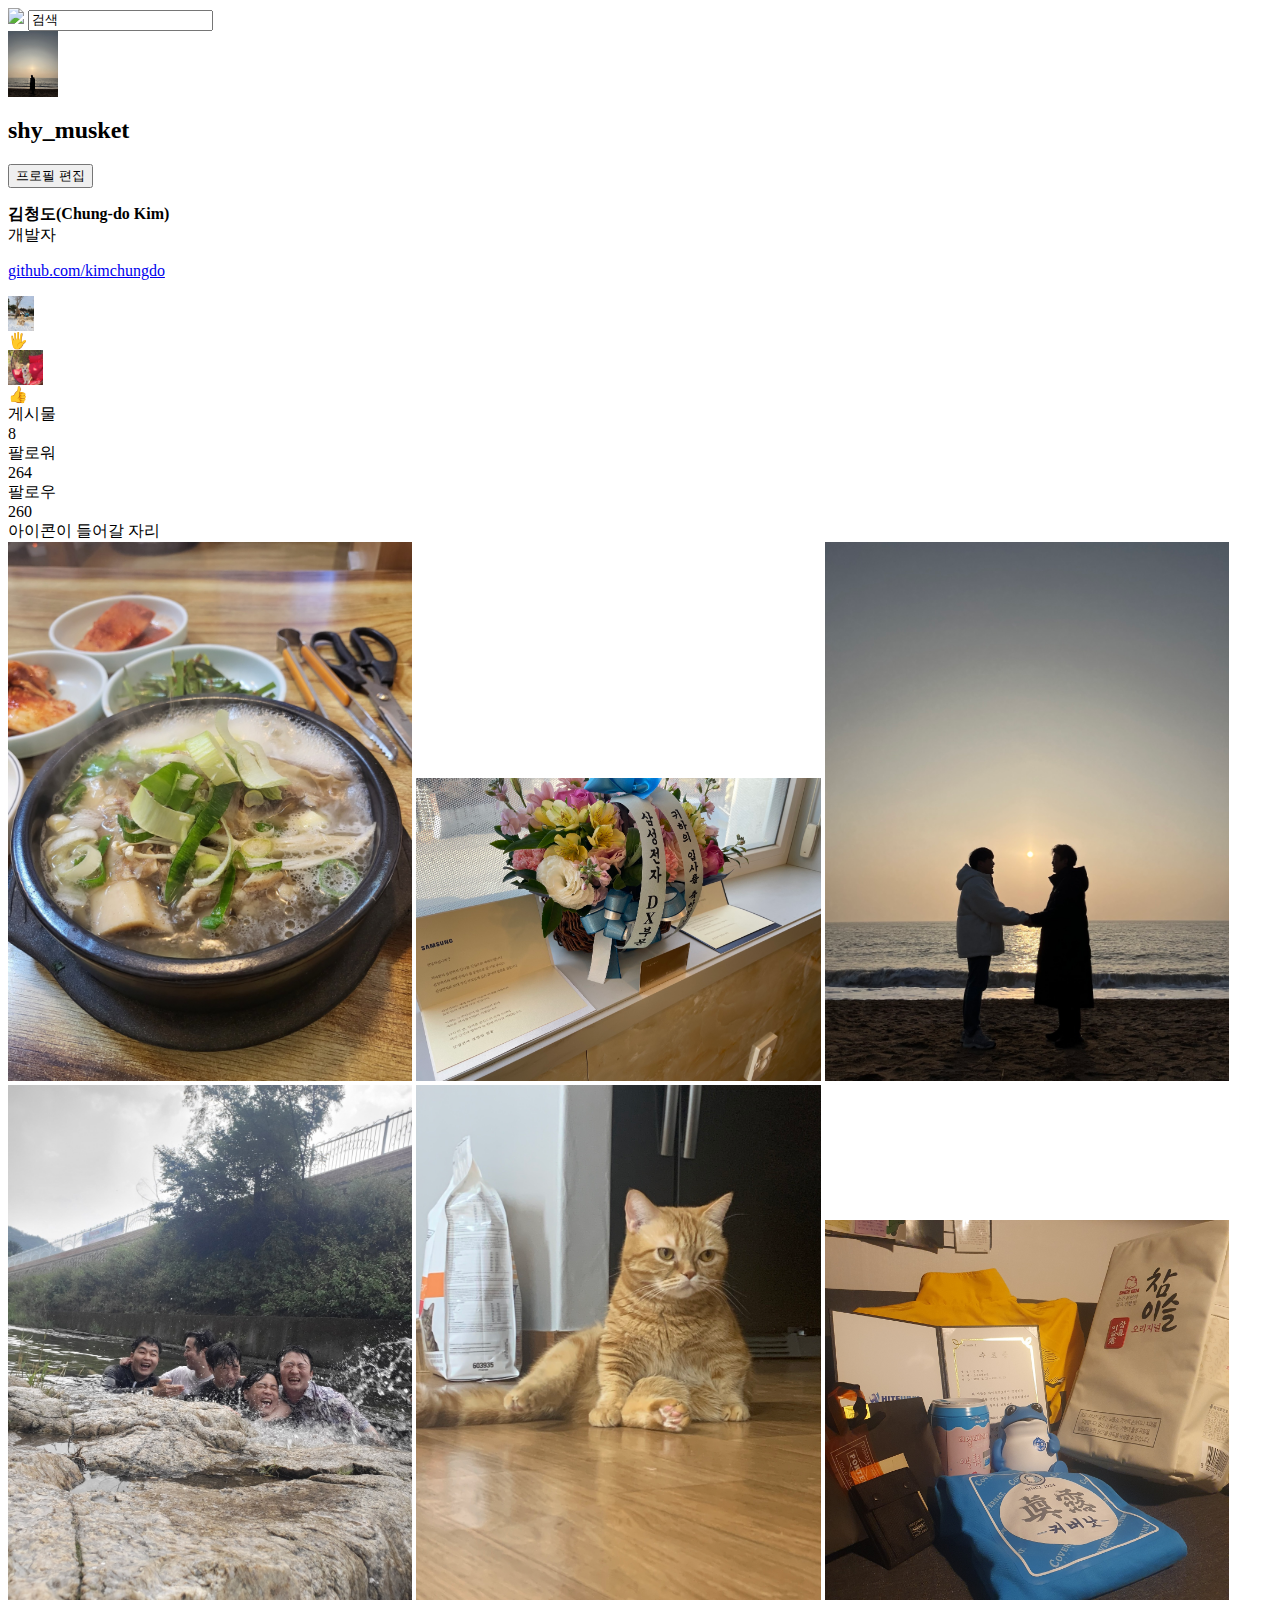
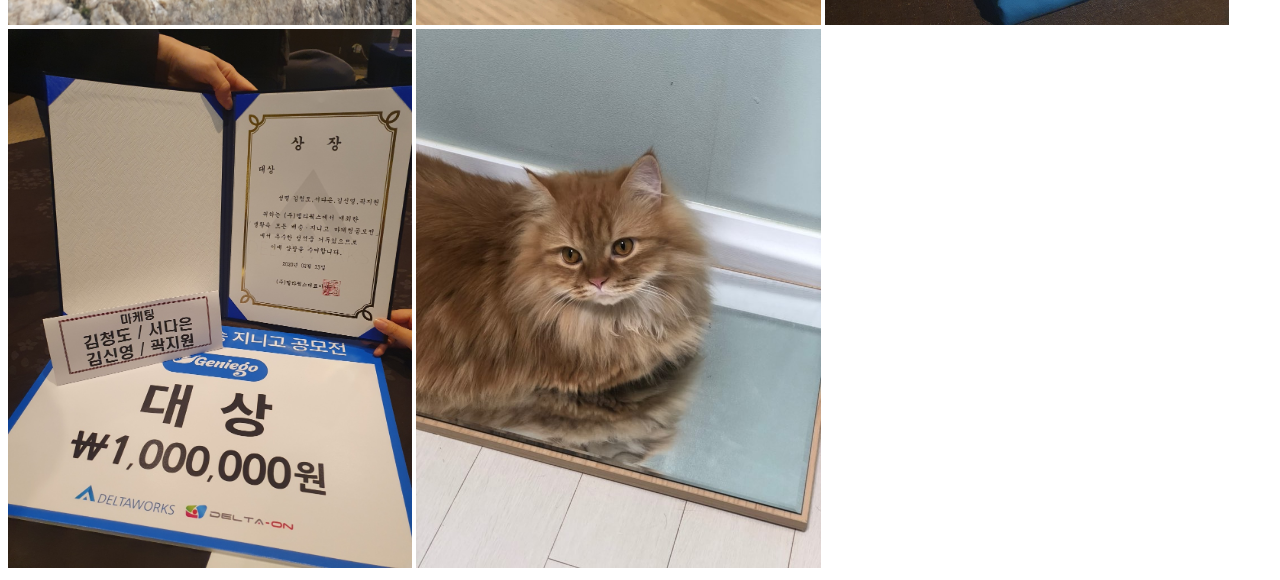
==== index.html @ 36f0cad3 "chapter 6" ====
<html>
    <head></head>
    <body>
        <div>
            <img src="https://www.instagram.com/static/images/web/mobile_nav_type_logo.png/735145cfe0a4.png"/>
            <input type="search" value="검색"/>
        </div>
        <div>
            <img src="image/profile.jpg"width="50px"/>
            <div>
                <h2>shy_musket</h2>
                <button>프로필 편집</button>
            </div>
        </div>
        <div>
            <p>
                <strong>
                    김청도(Chung-do Kim)
                </strong><br/>
                
                개발자
            </p>
            <p>
                <a href="https://github.com/kimchungdo">github.com/kimchungdo</a>
            </p>
        </div>
        <div>
            <div>
                <div>
                    <img src="image/hl 1.jpg"
                    height="35px"/>
                </div>
                <div>
                    🖐️
                </div>
            </div>
            <div>
                <div>
                    <img src="image/hl 2.jpg"
                    height="35px"/>
                </div>
                <div>
                    👍
                </div>
            </div>
            
        </div>
        
        <div>
            <div>
                게시물<br/>
                8
            </div>
            <div>
                팔로워<br/>
                264
            </div>
            <div>
                팔로우<br/>
                260
            </div>
        </div>
        <div>아이콘이 들어갈 자리</div>
        <div>
            <img src="image/thumbnails/1.jpg" width="32%"/>
            <img src="image/thumbnails/2.jpg" width="32%"/>
            <img src="image/thumbnails/3.jpg" width="32%"/>
            <img src="image/thumbnails/4.jpg" width="32%"/>
            <img src="image/thumbnails/5.jpg" width="32%"/>
            <img src="image/thumbnails/6.jpg" width="32%"/>
            <img src="image/thumbnails/7.jpg" width="32%"/>
            <img src="image/thumbnails/8.jpg" width="32%"/>
        </div>
    </body>
</html>
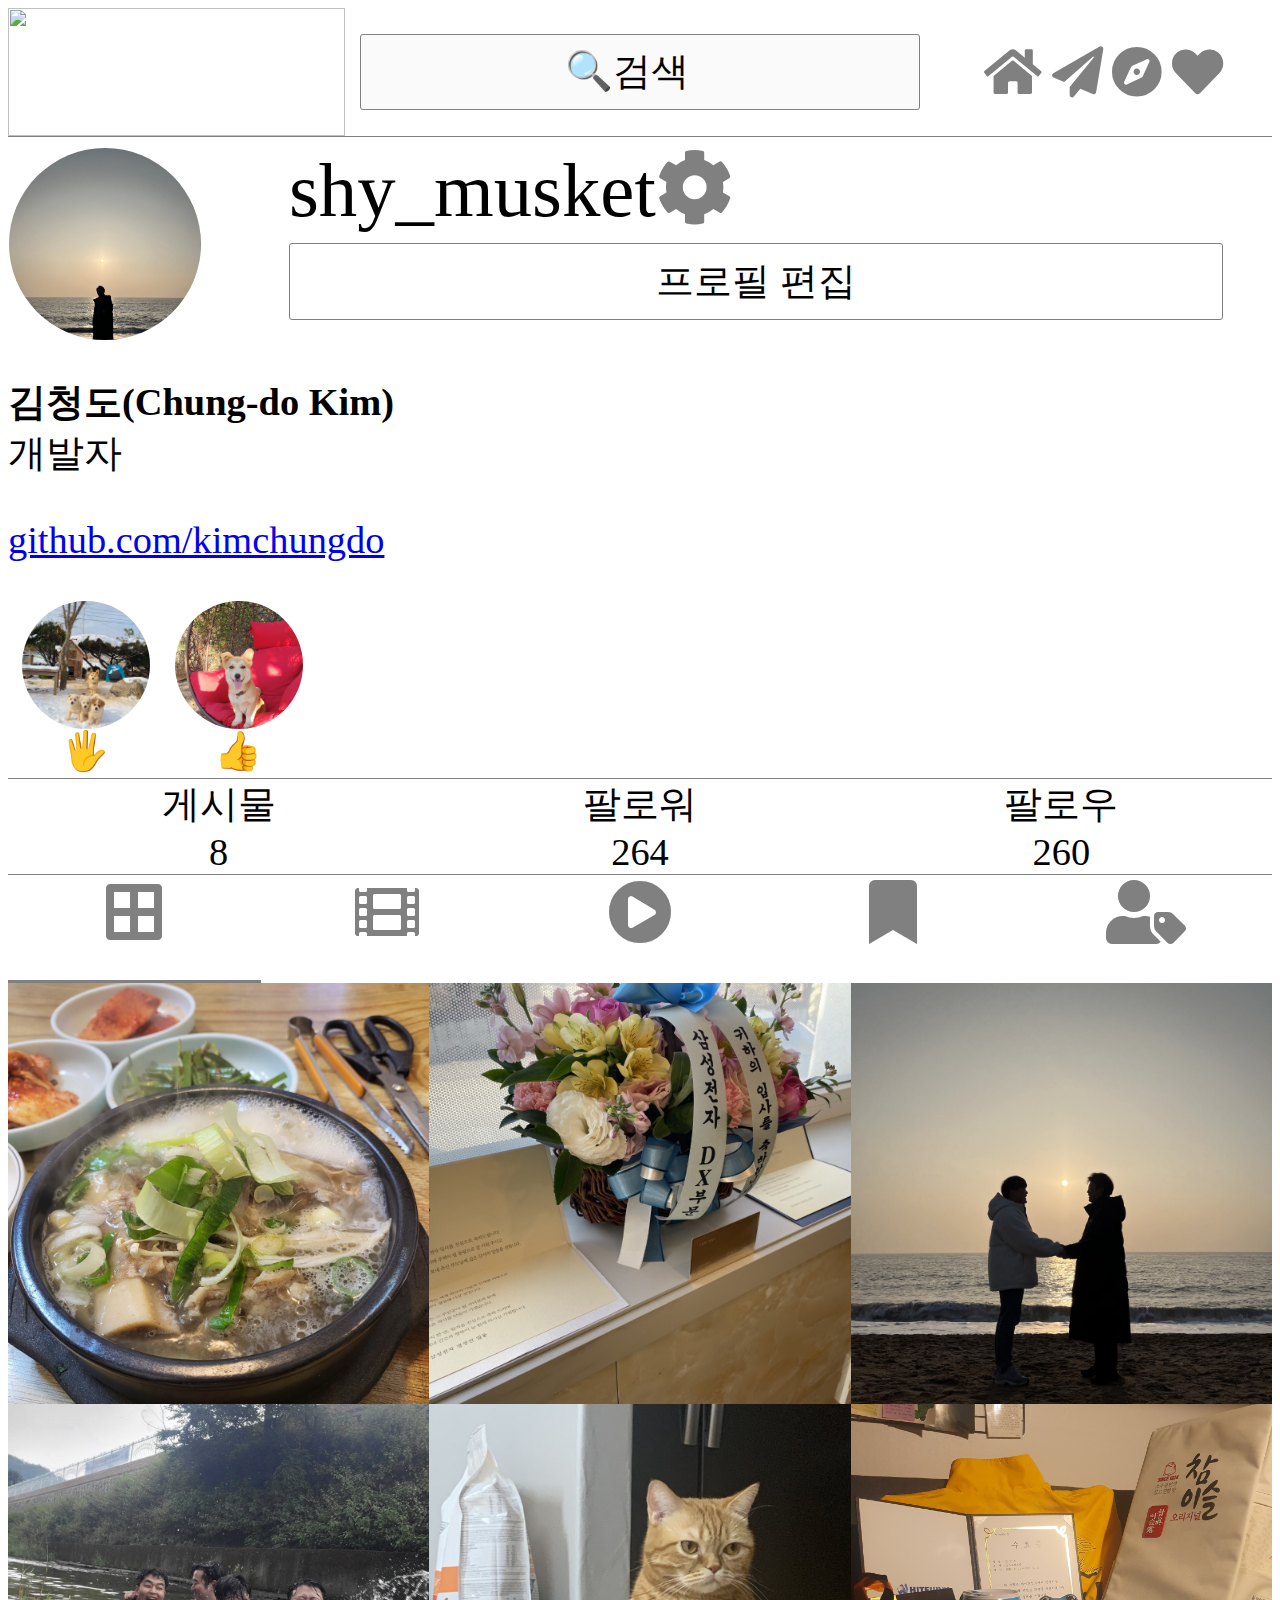
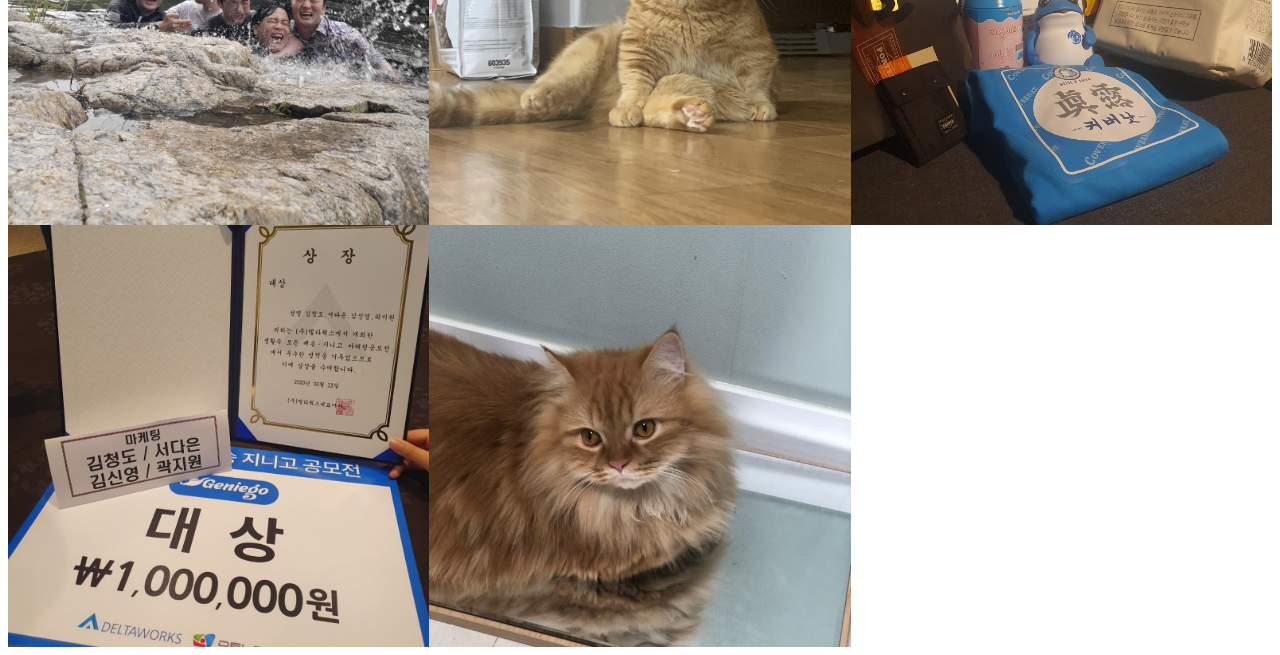
==== commit d5dc1ec0: "chapter 10 clear" ====
--- a/index.html
+++ b/index.html
@@ -1,14 +1,27 @@
 <html>
-    <head></head>
+    <head>
+        <link href="style.css" rel="stylesheet">
+        <link href="https://pro.fontawesome.com/releases/v5.10.0/css/all.css" rel="stylesheet"/>
+    </head>
     <body>
-        <div>
+        <div id="top">
             <img src="https://www.instagram.com/static/images/web/mobile_nav_type_logo.png/735145cfe0a4.png"/>
-            <input type="search" value="검색"/>
+            <input type="search" value="🔍검색"/>
+            <div>
+                <i class="fas fa-home"></i>
+                <i class="fas fa-paper-plane"></i>
+                <i class="fas fa-compass"></i>
+                <i class="fas fa-heart"></i>
+                
+            </div>
         </div>
-        <div>
-            <img src="image/profile.jpg"width="50px"/>
-            <div>
-                <h2>shy_musket</h2>
+        <div id="profile">
+            <div id="profile_pic">
+                <img src="image/profile.jpg" class="circle_pic"/>
+            </div>
+            
+            <div id="profile_info">
+                <div id="id">shy_musket<i class="fas fa-cog"></i></div>
                 <button>프로필 편집</button>
             </div>
         </div>
@@ -24,52 +37,78 @@
                 <a href="https://github.com/kimchungdo">github.com/kimchungdo</a>
             </p>
         </div>
-        <div>
-            <div>
-                <div>
+        <div id="highlight_area">
+            <div class="highlight">
+                <div class="highlight_pic">
                     <img src="image/hl 1.jpg"
-                    height="35px"/>
+                    class="circle_pic"/>
                 </div>
                 <div>
                     🖐️
                 </div>
             </div>
-            <div>
-                <div>
+            <div class="highlight">
+                <div class="highlight_pic">
                     <img src="image/hl 2.jpg"
-                    height="35px"/>
+                    class="circle_pic"/>
                 </div>
                 <div>
                     👍
                 </div>
             </div>
-            
+            <div></div>
         </div>
         
-        <div>
-            <div>
+        <div id="stat_bar">
+            <div class="stat">
                 게시물<br/>
                 8
             </div>
-            <div>
+            <div class="stat">
                 팔로워<br/>
                 264
             </div>
-            <div>
+            <div class="stat">
                 팔로우<br/>
                 260
             </div>
         </div>
-        <div>아이콘이 들어갈 자리</div>
+        <div id="sub_icons">
+            <div class="selected">
+                <i class="fas fa-border-all"></i>
+            </div>
+            <div>
+                <i class="fas fa-film"></i>
+            </div>
+            <div>
+                <i class="fas fa-play-circle"></i>
+            </div>
+            <div>
+                <i class="fas fa-bookmark"></i>
+            </div>
+            <div>
+                <i class="fas fa-user-tag"></i>
+            </div>
+
+        </div>
         <div>
-            <img src="image/thumbnails/1.jpg" width="32%"/>
-            <img src="image/thumbnails/2.jpg" width="32%"/>
-            <img src="image/thumbnails/3.jpg" width="32%"/>
-            <img src="image/thumbnails/4.jpg" width="32%"/>
-            <img src="image/thumbnails/5.jpg" width="32%"/>
-            <img src="image/thumbnails/6.jpg" width="32%"/>
-            <img src="image/thumbnails/7.jpg" width="32%"/>
-            <img src="image/thumbnails/8.jpg" width="32%"/>
+            <div class="thumbnail_grid">
+                <img src="image/thumbnails/1.jpg" class="thumbnails"/>
+                <img src="image/thumbnails/2.jpg" class="thumbnails"/>
+                <img src="image/thumbnails/3.jpg" class="thumbnails"/>
+            </div>
+            <div class="thumbnail_grid">
+                <img src="image/thumbnails/4.jpg" class="thumbnails"/>
+                <img src="image/thumbnails/5.jpg" class="thumbnails"/>
+                <img src="image/thumbnails/6.jpg" class="thumbnails"/>
+            </div>
+            <div class="thumbnail_grid">
+                <img src="image/thumbnails/7.jpg" class="thumbnails"/>
+                <img src="image/thumbnails/8.jpg" class="thumbnails"/>
+            </div>
+            
+            
+            
         </div>
     </body>
 </html>--- a/style.css
+++ b/style.css
@@ -0,0 +1,144 @@
+body{
+    font-size: 3vw;
+}
+
+.thumbnail_grid{
+    display:grid;
+    grid-template-columns: 1fr 1fr 1fr;
+}
+.thumbnails{
+    width:100%;
+}
+#stat_bar{
+    display:grid;
+    grid-template-columns: 1fr 1fr 1fr;
+
+    border-top: 1px solid gray;
+    border-bottom: 1px solid gray;
+
+    margin-bottom:5px;
+    margin-top:5px;
+}
+.stat{
+    text-align:center;
+}
+.circle_pic{
+    border: solid white 1px;
+    border-radius: 50%;
+
+    width:100%;
+    height:100%;
+    object-fit:cover;
+}
+
+#profile_pic{
+    width: 15vw;
+    height: 15vw;
+}
+
+.highlight_pic{
+    width:10vw;
+    height:10vw;
+
+    margin-left:auto;
+    margin-right:auto;
+}
+
+#highlight_area{
+    display:grid;
+    grid-template-columns: 12vw 12vw 1fr;
+}
+
+.highlight{
+    text-align:center;
+}
+
+#profile{
+    display:grid;
+    grid-template-columns: 1fr 3.5fr;
+}
+
+#profile_info{
+    display:grid;
+    grid-template-rows: 1fr 1fr;
+
+    height:15vw;
+}
+
+#id{
+    font-size: 6vw;
+}
+
+button{
+    height: 80%;
+    width: 95%;
+
+    font-size: 3vw;
+    background-color: white;
+    border: solid gray 1px;
+    border-radius: 3px;
+}
+
+#top{
+    display:grid;
+    grid-template-columns: 4fr 7fr 4fr;
+    height:10vw;
+    min-height: 10vw;
+
+    border-bottom: solid gray 0.1px;
+    margin-bottom: 10px;
+}
+
+#top img{
+    margin-left: auto;
+    margin-right: auto;
+
+    height: 100%;
+    object-fit: contain;
+}
+
+#top input{
+    height: 60%;
+    width: 95%;
+
+    margin-top: auto;
+    margin-right: auto;
+    margin-left: auto;
+    margin-bottom: auto;
+
+    text-align: center;
+    background-color: rgb(250, 250, 250);
+
+    border: solid gray 1px;
+    border-radius: 3px;
+
+    font-size: 3vw;
+    font-weight: 100;
+}
+
+i{
+    color:gray;
+}
+
+#top i{
+    font-size: 4vw;
+}
+
+#top div{
+    text-align:center;
+    padding-top:3vw;
+}
+
+#sub_icons{
+    display:grid;
+    grid-template-columns: 1fr 1fr 1fr 1fr 1fr;
+
+    text-align: center;
+    font-size:5vw;
+
+    height: 8vw;
+}
+
+.selected{
+    border-bottom: solid gray 3px;
+}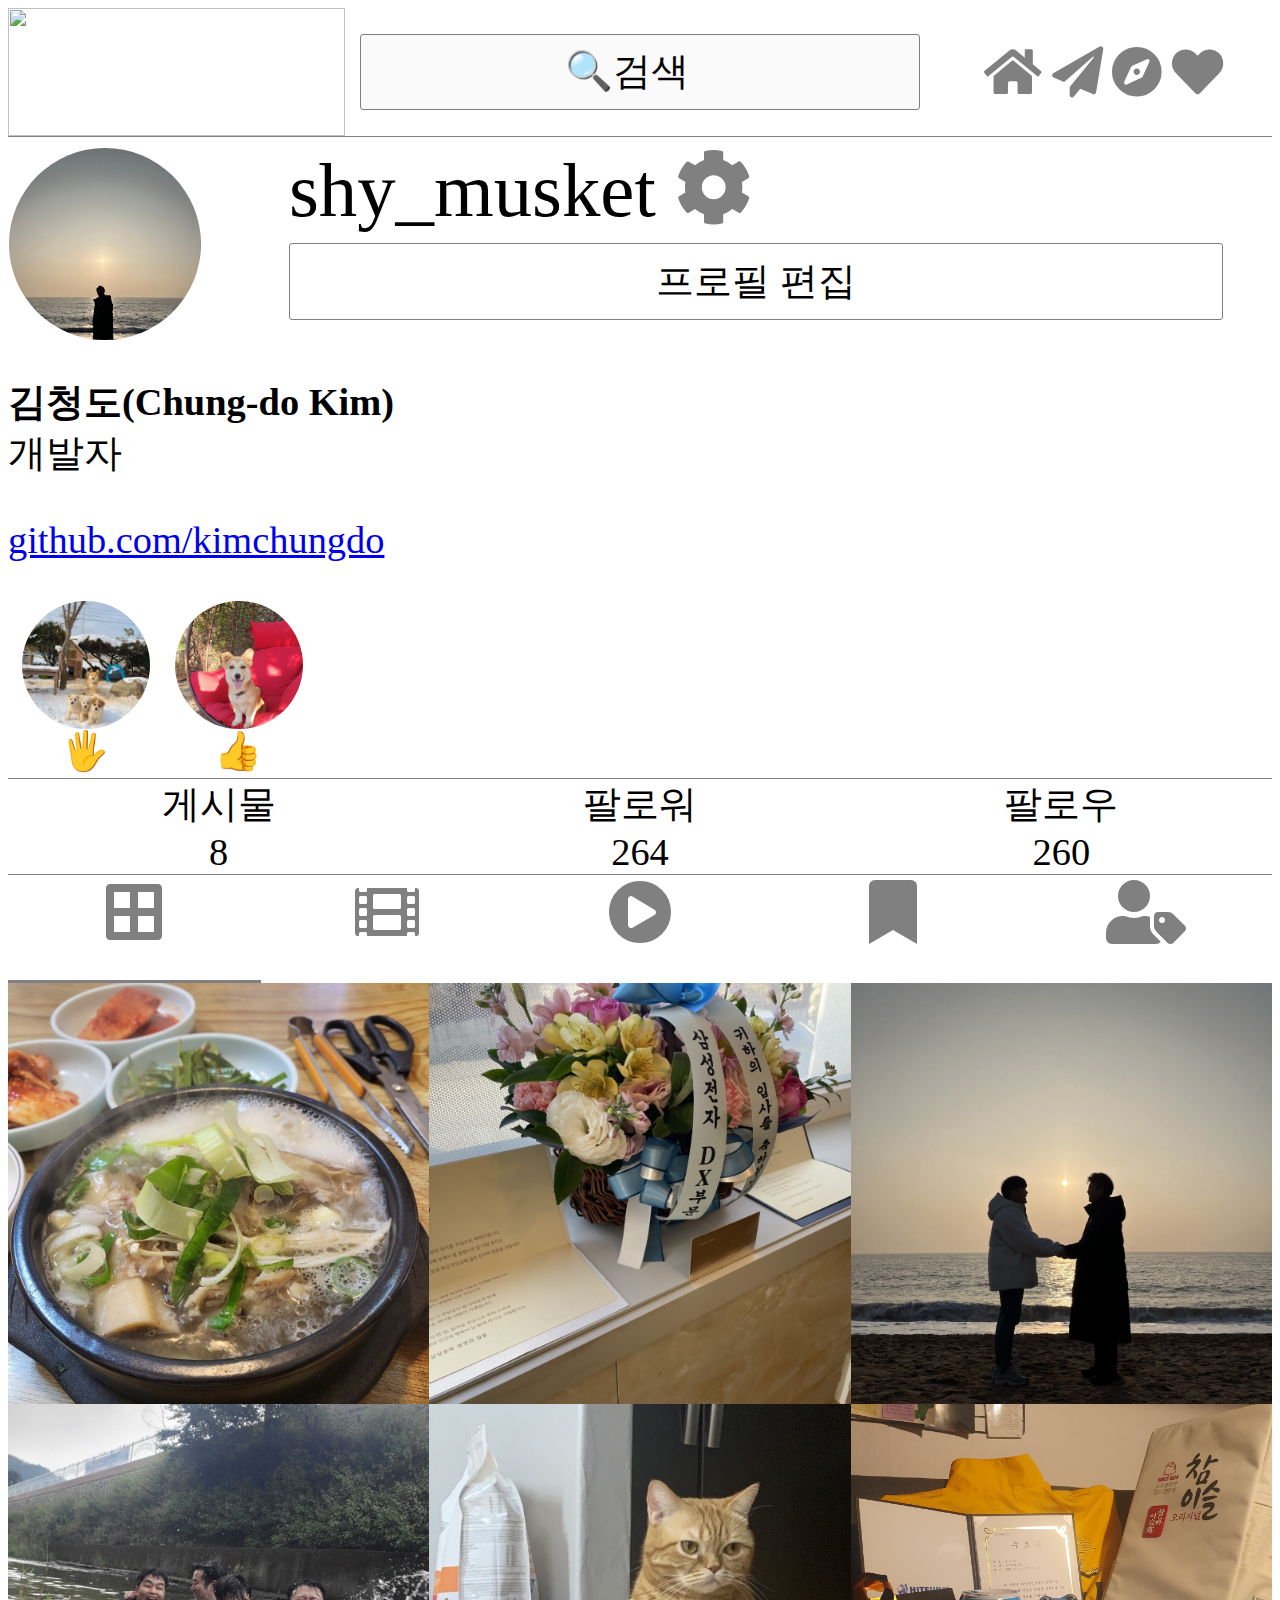
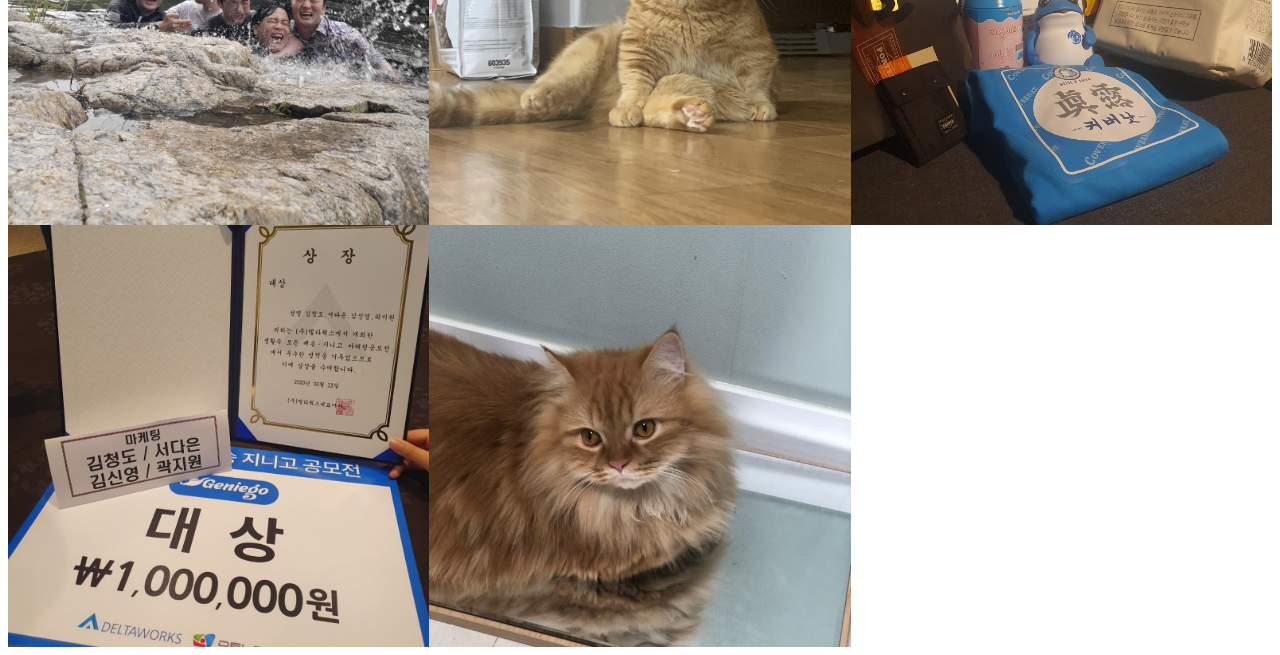
==== commit ff99bc47: "final" ====
--- a/index.html
+++ b/index.html
@@ -2,6 +2,7 @@
     <head>
         <link href="style.css" rel="stylesheet">
         <link href="https://pro.fontawesome.com/releases/v5.10.0/css/all.css" rel="stylesheet"/>
+        <script src="script.js"></script>
     </head>
     <body>
         <div id="top">
@@ -21,19 +22,24 @@
             </div>
             
             <div id="profile_info">
-                <div id="id">shy_musket<i class="fas fa-cog"></i></div>
+                <div id="id">
+                    <span>shy_musket</span>
+                    <i class="fas fa-cog"></i>
+                </div>
                 <button>프로필 편집</button>
             </div>
         </div>
         <div>
             <p>
-                <strong>
+                <strong id="userInfo">
                     김청도(Chung-do Kim)
                 </strong><br/>
+                <span id="summary">
+                    개발자
+                </span>
                 
-                개발자
             </p>
-            <p>
+            <p id="profileDetail">
                 <a href="https://github.com/kimchungdo">github.com/kimchungdo</a>
             </p>
         </div>
